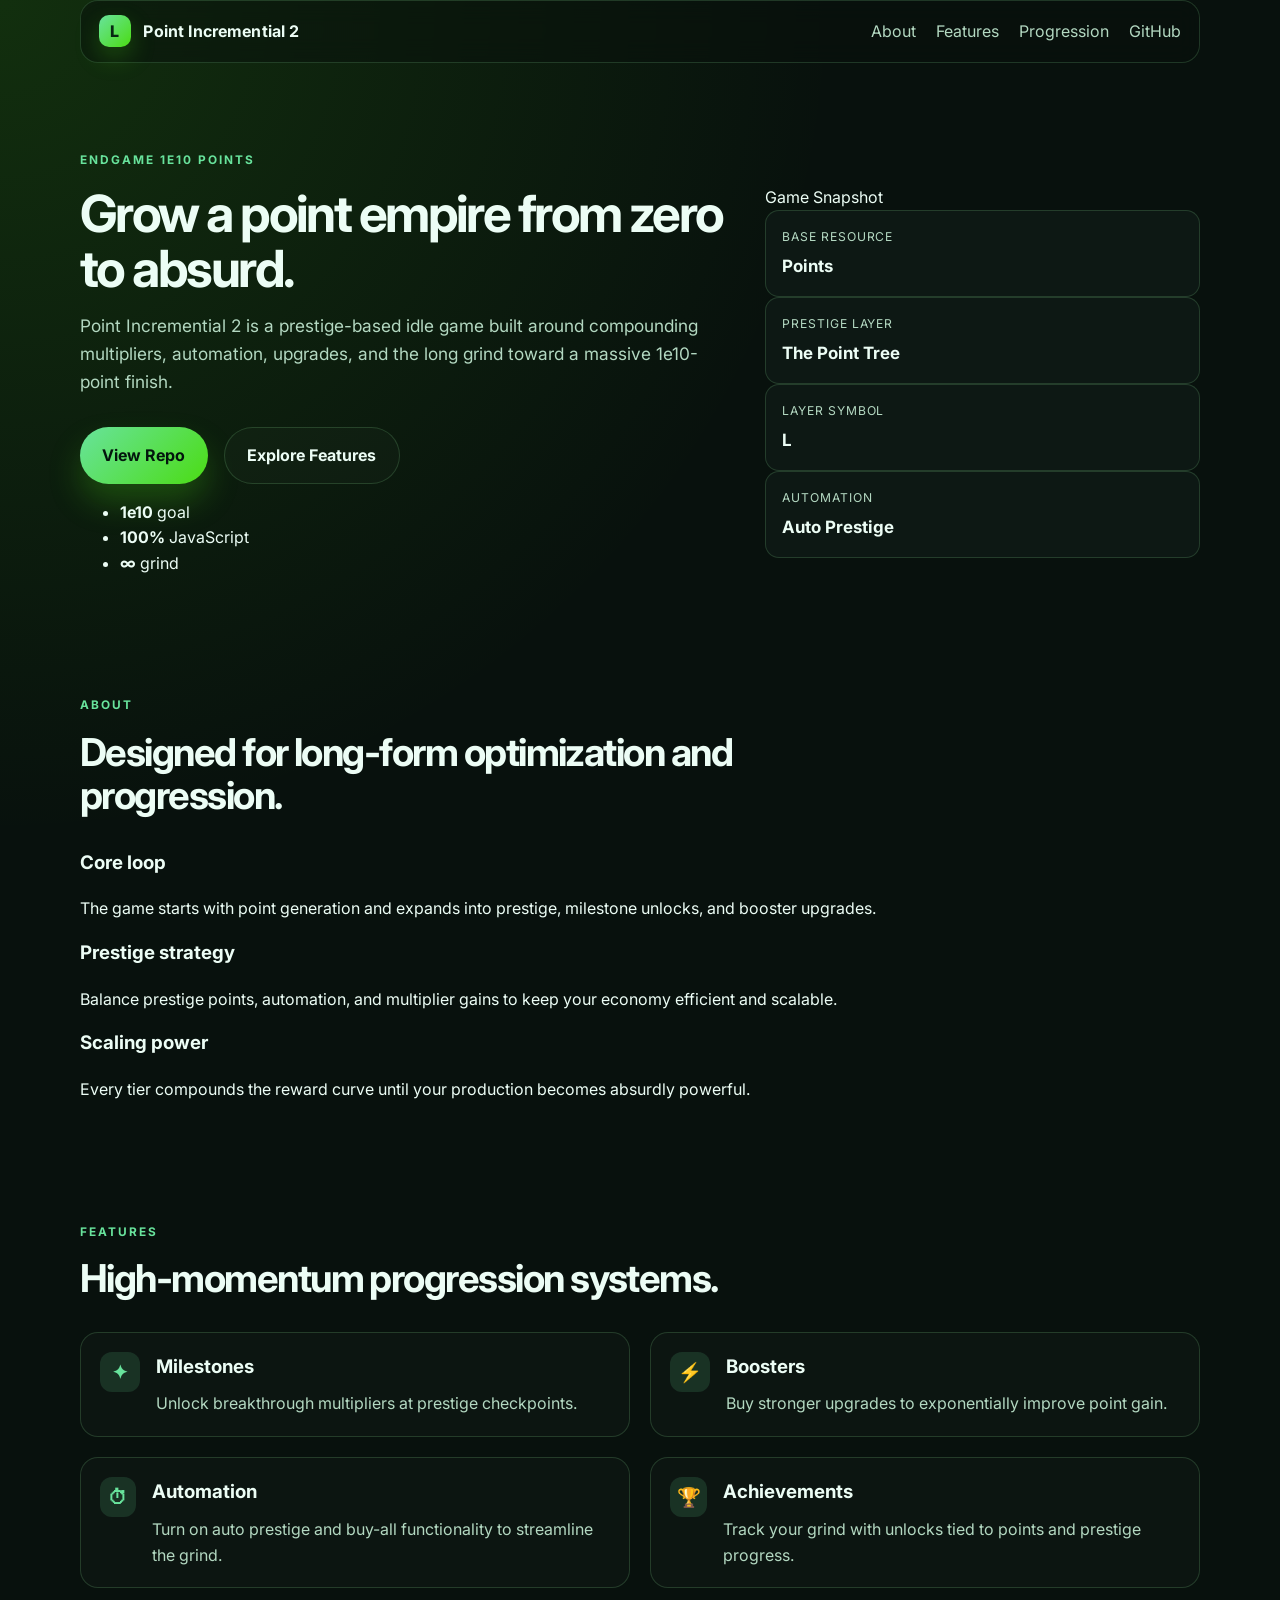
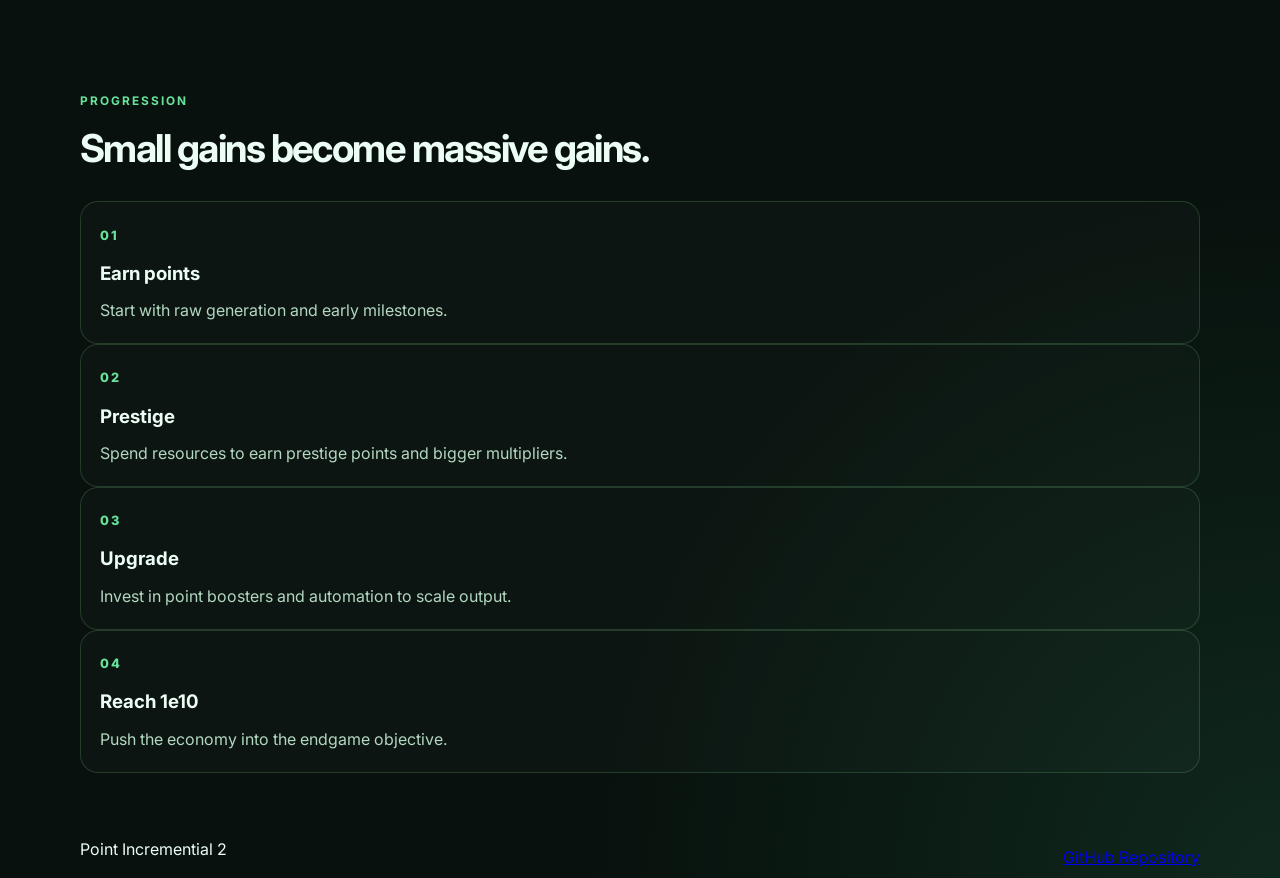
==== index.html @ 7c02a7e7 "Add initial index.html for Point Incremential 2 Initial commit of the index.html file for Point Incr" ====
<!DOCTYPE html>
<html lang="en">
  <head>
    <meta charset="UTF-8" />
    <meta name="viewport" content="width=device-width, initial-scale=1.0" />
    <meta
      name="description"
      content="Point Incremential 2 — Endgame 1e10 Points"
    />
    <title>Point Incremential 2</title>
    <link rel="preconnect" href="https://fonts.googleapis.com" />
    <link rel="preconnect" href="https://fonts.gstatic.com" crossorigin />
    <link
      href="https://fonts.googleapis.com/css2?family=Inter:wght@400;500;600;700;800&display=swap"
      rel="stylesheet"
    />
    <link rel="stylesheet" href="styles.css" />
  </head>
  <body>
    <div class="bg-orb orb-1"></div>
    <div class="bg-orb orb-2"></div>

    <header class="topbar">
      <div class="container nav">
        <div class="brand">
          <span class="brand-mark">L</span>
          <span>Point Incremential 2</span>
        </div>

        <nav class="nav-links">
          <a href="#about">About</a>
          <a href="#features">Features</a>
          <a href="#progression">Progression</a>
          <a
            href="https://github.com/Spotky2010-ops/Point-incremential-2"
            target="_blank"
            rel="noreferrer"
          >
            GitHub
          </a>
        </nav>
      </div>
    </header>

    <main>
      <section class="hero container">
        <div class="hero-copy">
          <p class="eyebrow">Endgame 1e10 Points</p>
          <h1>Grow a point empire from zero to absurd.</h1>
          <p class="lead">
            Point Incremential 2 is a prestige-based idle game built around
            compounding multipliers, automation, upgrades, and the long grind
            toward a massive 1e10-point finish.
          </p>

          <div class="cta-row">
            <a
              class="button primary"
              href="https://github.com/Spotky2010-ops/Point-incremential-2"
              target="_blank"
              rel="noreferrer"
            >
              View Repo
            </a>
            <a class="button secondary" href="#features">Explore Features</a>
          </div>

          <ul class="stats">
            <li>
              <strong>1e10</strong>
              <span>goal</span>
            </li>
            <li>
              <strong>100%</strong>
              <span>JavaScript</span>
            </li>
            <li>
              <strong>∞</strong>
              <span>grind</span>
            </li>
          </ul>
        </div>

        <div class="game-panel">
          <div class="panel-header">
            <span class="dot"></span>
            <span>Game Snapshot</span>
          </div>

          <div class="panel-body">
            <div class="metric">
              <label>Base Resource</label>
              <strong>Points</strong>
            </div>
            <div class="metric">
              <label>Prestige Layer</label>
              <strong>The Point Tree</strong>
            </div>
            <div class="metric">
              <label>Layer Symbol</label>
              <strong>L</strong>
            </div>
            <div class="metric">
              <label>Automation</label>
              <strong>Auto Prestige</strong>
            </div>
          </div>
        </div>
      </section>

      <section id="about" class="section container">
        <div class="section-heading">
          <p class="eyebrow">About</p>
          <h2>Designed for long-form optimization and progression.</h2>
        </div>

        <div class="feature-grid">
          <article class="info-card">
            <h3>Core loop</h3>
            <p>
              The game starts with point generation and expands into prestige,
              milestone unlocks, and booster upgrades.
            </p>
          </article>

          <article class="info-card">
            <h3>Prestige strategy</h3>
            <p>
              Balance prestige points, automation, and multiplier gains to keep
              your economy efficient and scalable.
            </p>
          </article>

          <article class="info-card">
            <h3>Scaling power</h3>
            <p>
              Every tier compounds the reward curve until your production becomes
              absurdly powerful.
            </p>
          </article>
        </div>
      </section>

      <section id="features" class="section alt">
        <div class="container">
          <div class="section-heading">
            <p class="eyebrow">Features</p>
            <h2>High-momentum progression systems.</h2>
          </div>

          <div class="feature-list">
            <div class="feature-item">
              <span class="feature-icon">✦</span>
              <div>
                <h3>Milestones</h3>
                <p>Unlock breakthrough multipliers at prestige checkpoints.</p>
              </div>
            </div>

            <div class="feature-item">
              <span class="feature-icon">⚡</span>
              <div>
                <h3>Boosters</h3>
                <p>Buy stronger upgrades to exponentially improve point gain.</p>
              </div>
            </div>

            <div class="feature-item">
              <span class="feature-icon">⏱</span>
              <div>
                <h3>Automation</h3>
                <p>Turn on auto prestige and buy-all functionality to streamline the grind.</p>
              </div>
            </div>

            <div class="feature-item">
              <span class="feature-icon">🏆</span>
              <div>
                <h3>Achievements</h3>
                <p>Track your grind with unlocks tied to points and prestige progress.</p>
              </div>
            </div>
          </div>
        </div>
      </section>

      <section id="progression" class="section container">
        <div class="section-heading">
          <p class="eyebrow">Progression</p>
          <h2>Small gains become massive gains.</h2>
        </div>

        <div class="progress-grid">
          <div class="step">
            <span>01</span>
            <h3>Earn points</h3>
            <p>Start with raw generation and early milestones.</p>
          </div>

          <div class="step">
            <span>02</span>
            <h3>Prestige</h3>
            <p>Spend resources to earn prestige points and bigger multipliers.</p>
          </div>

          <div class="step">
            <span>03</span>
            <h3>Upgrade</h3>
            <p>Invest in point boosters and automation to scale output.</p>
          </div>

          <div class="step">
            <span>04</span>
            <h3>Reach 1e10</h3>
            <p>Push the economy into the endgame objective.</p>
          </div>
        </div>
      </section>
    </main>

    <footer class="footer">
      <div class="container footer-inner">
        <p>Point Incremential 2</p>
        <a
          href="https://github.com/Spotky2010-ops/Point-incremential-2"
          target="_blank"
          rel="noreferrer"
        >
          GitHub Repository
        </a>
      </div>
    </footer>
  </body>
</html>
---- styles.css ----
:root {
  --bg: #08110d;
  --bg-soft: #0f1a17;
  --panel: rgba(15, 26, 23, 0.82);
  --panel-strong: rgba(20, 35, 31, 0.95);
  --border: rgba(117, 195, 126, 0.22);
  --text: #ecfdf5;
  --muted: #b3d8c1;
  --accent: #68e39c;
  --accent-strong: #4bdc13;
  --accent-soft: rgba(104, 227, 156, 0.14);
  --shadow: rgba(6, 14, 12, 0.65);
}

* {
  box-sizing: border-box;
}

html {
  scroll-behavior: smooth;
}

body {
  margin: 0;
  font-family: "Inter", sans-serif;
  background:
    radial-gradient(circle at top left, rgba(75, 220, 19, 0.15), transparent 30%),
    radial-gradient(circle at bottom right, rgba(67, 208, 141, 0.12), transparent 25%),
    var(--bg);
  color: var(--text);
  line-height: 1.6;
}

img {
  max-width: 100%;
  display: block;
}

p,
h1,
h2,
h3 {
  margin-top: 0;
}

.container {
  width: min(1120px, calc(100% - 2rem));
  margin: 0 auto;
}

.background-glow {
  position: fixed;
  width: 28rem;
  height: 28rem;
  border-radius: 50%;
  filter: blur(90px);
  pointer-events: none;
  opacity: 0.24;
  z-index: 0;
}

.glow-one {
  top: 3rem;
  left: -6rem;
  background: rgba(75, 220, 19, 0.55);
}

.glow-two {
  right: -4rem;
  bottom: 8rem;
  background: rgba(36, 161, 255, 0.35);
}

.site-header,
main,
.site-footer {
  position: relative;
  z-index: 1;
}

.site-header {
  padding: 1.2rem 0 0;
}

.nav {
  display: flex;
  align-items: center;
  justify-content: space-between;
  gap: 1rem;
  background: rgba(8, 17, 13, 0.5);
  border: 1px solid var(--border);
  border-radius: 18px;
  backdrop-filter: blur(12px);
  padding: 0.9rem 1.1rem;
}

.brand {
  display: inline-flex;
  align-items: center;
  gap: 0.8rem;
  font-weight: 700;
  letter-spacing: 0.01em;
}

.brand-mark {
  display: inline-grid;
  place-items: center;
  width: 2rem;
  height: 2rem;
  border-radius: 10px;
  background: linear-gradient(135deg, var(--accent), var(--accent-strong));
  color: #072812;
  font-weight: 800;
  box-shadow: 0 10px 25px rgba(75, 220, 19, 0.25);
}

.nav-links {
  display: flex;
  align-items: center;
  gap: 1.25rem;
  flex-wrap: wrap;
}

.nav-links a,
.site-footer a {
  color: var(--muted);
  text-decoration: none;
  transition: color 0.2s ease;
}

.nav-links a:hover,
.site-footer a:hover {
  color: var(--text);
}

.hero {
  display: grid;
  grid-template-columns: 1.2fr 0.8fr;
  gap: 2rem;
  align-items: center;
  padding: 5.5rem 0 4rem;
}

.eyebrow {
  text-transform: uppercase;
  letter-spacing: 0.17em;
  font-size: 0.74rem;
  color: var(--accent);
  font-weight: 700;
  margin-bottom: 1rem;
}

.hero-copy h1 {
  font-size: clamp(2.6rem, 4vw, 4.3rem);
  line-height: 1.08;
  margin-bottom: 1rem;
  letter-spacing: -0.05em;
}

.lead {
  max-width: 60ch;
  font-size: 1.08rem;
  color: var(--muted);
}

.cta-row {
  display: flex;
  flex-wrap: wrap;
  gap: 1rem;
  margin-top: 2rem;
}

.button {
  display: inline-flex;
  align-items: center;
  justify-content: center;
  padding: 0.9rem 1.4rem;
  border-radius: 999px;
  text-decoration: none;
  font-weight: 700;
  transition: transform 0.2s ease, box-shadow 0.2s ease;
}

.button:hover {
  transform: translateY(-1px);
}

.button.primary {
  background: linear-gradient(135deg, var(--accent), var(--accent-strong));
  color: #03160d;
  box-shadow: 0 18px 32px rgba(75, 220, 19, 0.25);
}

.button.secondary {
  background: rgba(255, 255, 255, 0.02);
  border: 1px solid var(--border);
  color: var(--text);
}

.hero-stats {
  list-style: none;
  padding: 0;
  display: grid;
  grid-template-columns: repeat(3, minmax(110px, 1fr));
  gap: 1rem;
  margin: 2.2rem 0 0;
}

.hero-stats li {
  background: rgba(255, 255, 255, 0.02);
  border: 1px solid var(--border);
  border-radius: 16px;
  padding: 1rem 0.75rem;
  display: flex;
  flex-direction: column;
  align-items: flex-start;
  min-height: 96px;
}

.hero-stats strong {
  font-size: 1.5rem;
  line-height: 1.2;
  color: var(--text);
}

.hero-stats span {
  margin-top: auto;
  color: var(--muted);
  font-size: 0.82rem;
}

.hero-card {
  background: linear-gradient(180deg, rgba(17, 31, 27, 0.94), rgba(9, 18, 15, 0.9));
  border: 1px solid var(--border);
  border-radius: 22px;
  box-shadow: 0 25px 75px var(--shadow);
  overflow: hidden;
}

.card-header {
  display: flex;
  align-items: center;
  gap: 0.7rem;
  padding: 1rem 1.1rem;
  border-bottom: 1px solid var(--border);
  background: rgba(255, 255, 255, 0.02);
  color: var(--muted);
  font-weight: 600;
}

.status-dot {
  width: 0.7rem;
  height: 0.7rem;
  border-radius: 50%;
  background: var(--accent-strong);
  box-shadow: 0 0 10px rgba(75, 220, 19, 0.9);
}

.card-body {
  padding: 1.2rem;
  display: grid;
  gap: 1rem;
}

.metric {
  background: var(--panel);
  border: 1px solid var(--border);
  border-radius: 14px;
  padding: 1rem;
}

.metric label {
  display: block;
  color: var(--muted);
  font-size: 0.76rem;
  letter-spacing: 0.08em;
  text-transform: uppercase;
  margin-bottom: 0.4rem;
}

.metric strong {
  font-size: 1.06rem;
}

.section {
  padding: 2.5rem 0 4rem;
}

.alt-section {
  background: rgba(14, 31, 26, 0.7);
  border-top: 1px solid var(--border);
  border-bottom: 1px solid var(--border);
}

.section-heading {
  max-width: 720px;
  margin-bottom: 2rem;
}

.section-heading h2 {
  font-size: clamp(2rem, 3vw, 3rem);
  line-height: 1.1;
  letter-spacing: -0.04em;
  margin-bottom: 0;
}

.content-grid {
  display: grid;
  grid-template-columns: repeat(3, minmax(0, 1fr));
  gap: 1.25rem;
}

.info-panel,
.feature-item,
.step {
  background: rgba(255, 255, 255, 0.02);
  border: 1px solid var(--border);
  border-radius: 18px;
  padding: 1.2rem;
}

.info-panel h3,
.feature-item h3,
.step h3 {
  margin-bottom: 0.6rem;
}

.info-panel p,
.feature-item p,
.step p {
  color: var(--muted);
  margin-bottom: 0;
}

.feature-list {
  display: grid;
  grid-template-columns: repeat(2, minmax(0, 1fr));
  gap: 1.25rem;
}

.feature-item {
  display: flex;
  gap: 1rem;
  align-items: flex-start;
}

.feature-icon {
  display: inline-grid;
  place-items: center;
  width: 2.5rem;
  height: 2.5rem;
  border-radius: 12px;
  background: var(--accent-soft);
  color: var(--accent);
  font-size: 1.2rem;
  font-weight: 800;
}

.progress-steps {
  display: grid;
  grid-template-columns: repeat(4, minmax(0, 1fr));
  gap: 1.25rem;
}

.step span {
  display: inline-block;
  font-size: 0.8rem;
  font-weight: 800;
  letter-spacing: 0.12em;
  color: var(--accent);
  margin-bottom: 0.8rem;
}

.site-footer {
  border-top: 1px solid var(--border);
  padding: 1.25rem 0 2rem;
}

.footer-inner {
  display: flex;
  align-items: center;
  justify-content: space-between;
  gap: 1rem;
  flex-wrap: wrap;
}

@media (max-width: 900px) {
  .hero,
  .content-grid,
  .feature-list,
  .progress-steps {
    grid-template-columns: 1fr;
  }

  .hero {
    padding-top: 4rem;
  }
}

@media (max-width: 640px) {
  .nav {
    flex-direction: column;
    align-items: flex-start;
  }

  .nav-links {
    gap: 0.8rem 1rem;
  }

  .hero-stats {
    grid-template-columns: 1fr;
  }
}
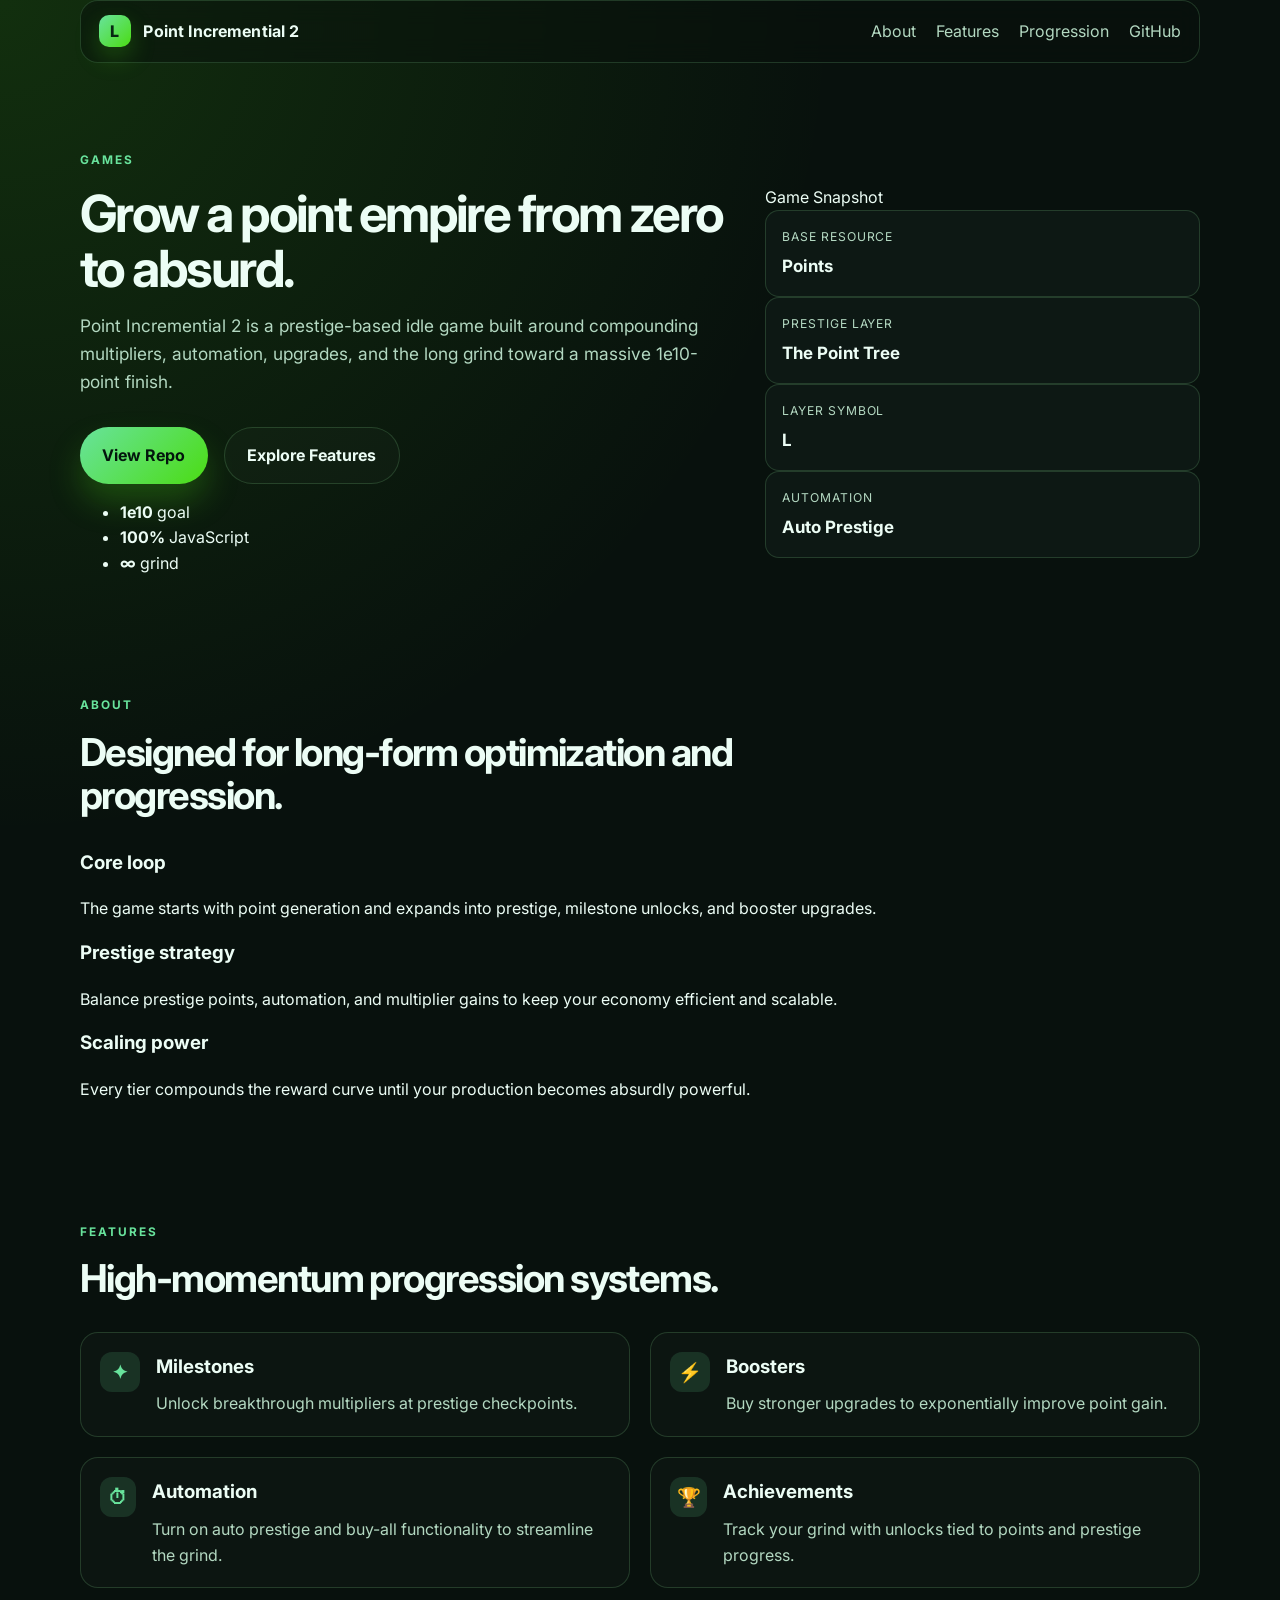
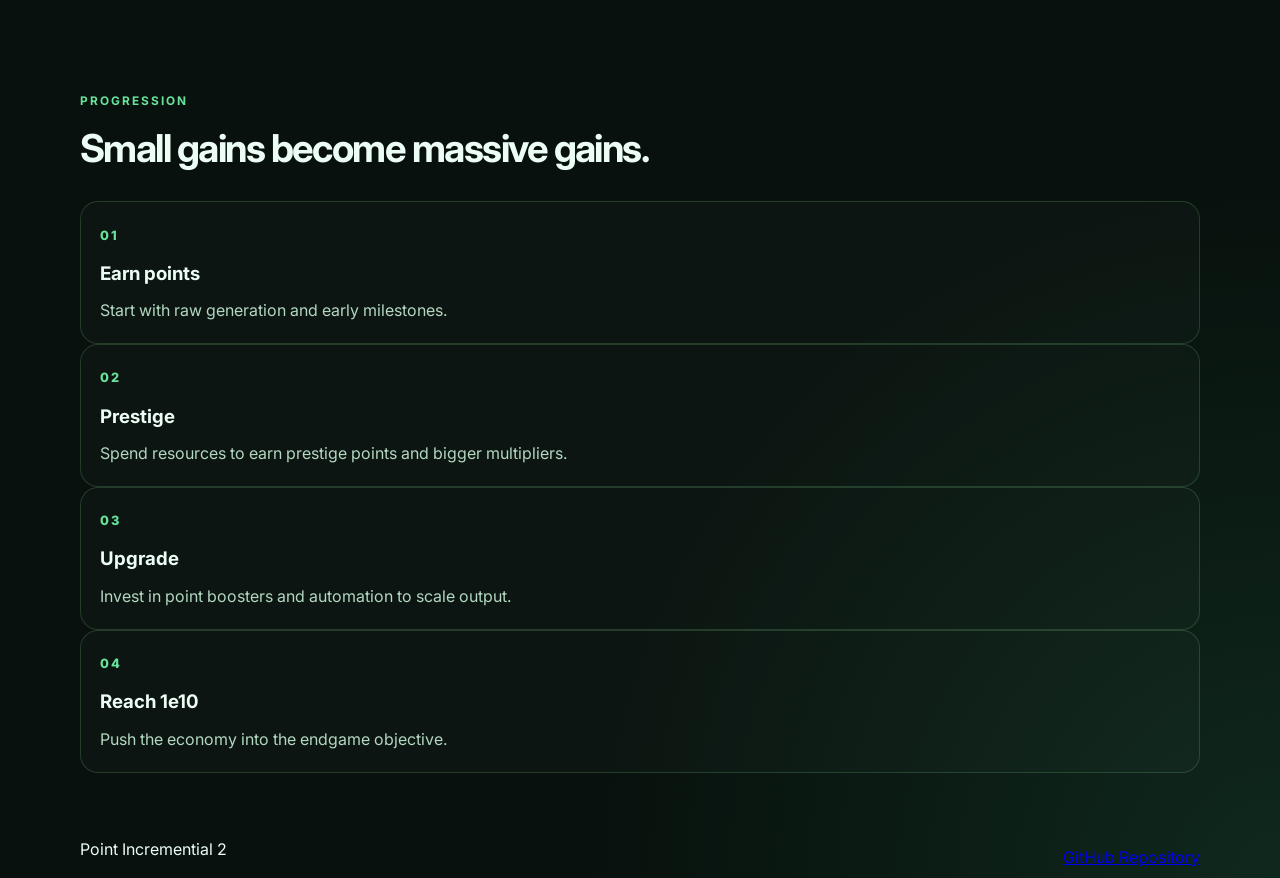
==== commit fe279afb: "Update landing page branding from web-style labeling to games branding" ====
--- a/index.html
+++ b/index.html
@@ -45,7 +45,7 @@
     <main>
       <section class="hero container">
         <div class="hero-copy">
-          <p class="eyebrow">Endgame 1e10 Points</p>
+          <p class="eyebrow">Games</p>
           <h1>Grow a point empire from zero to absurd.</h1>
           <p class="lead">
             Point Incremential 2 is a prestige-based idle game built around
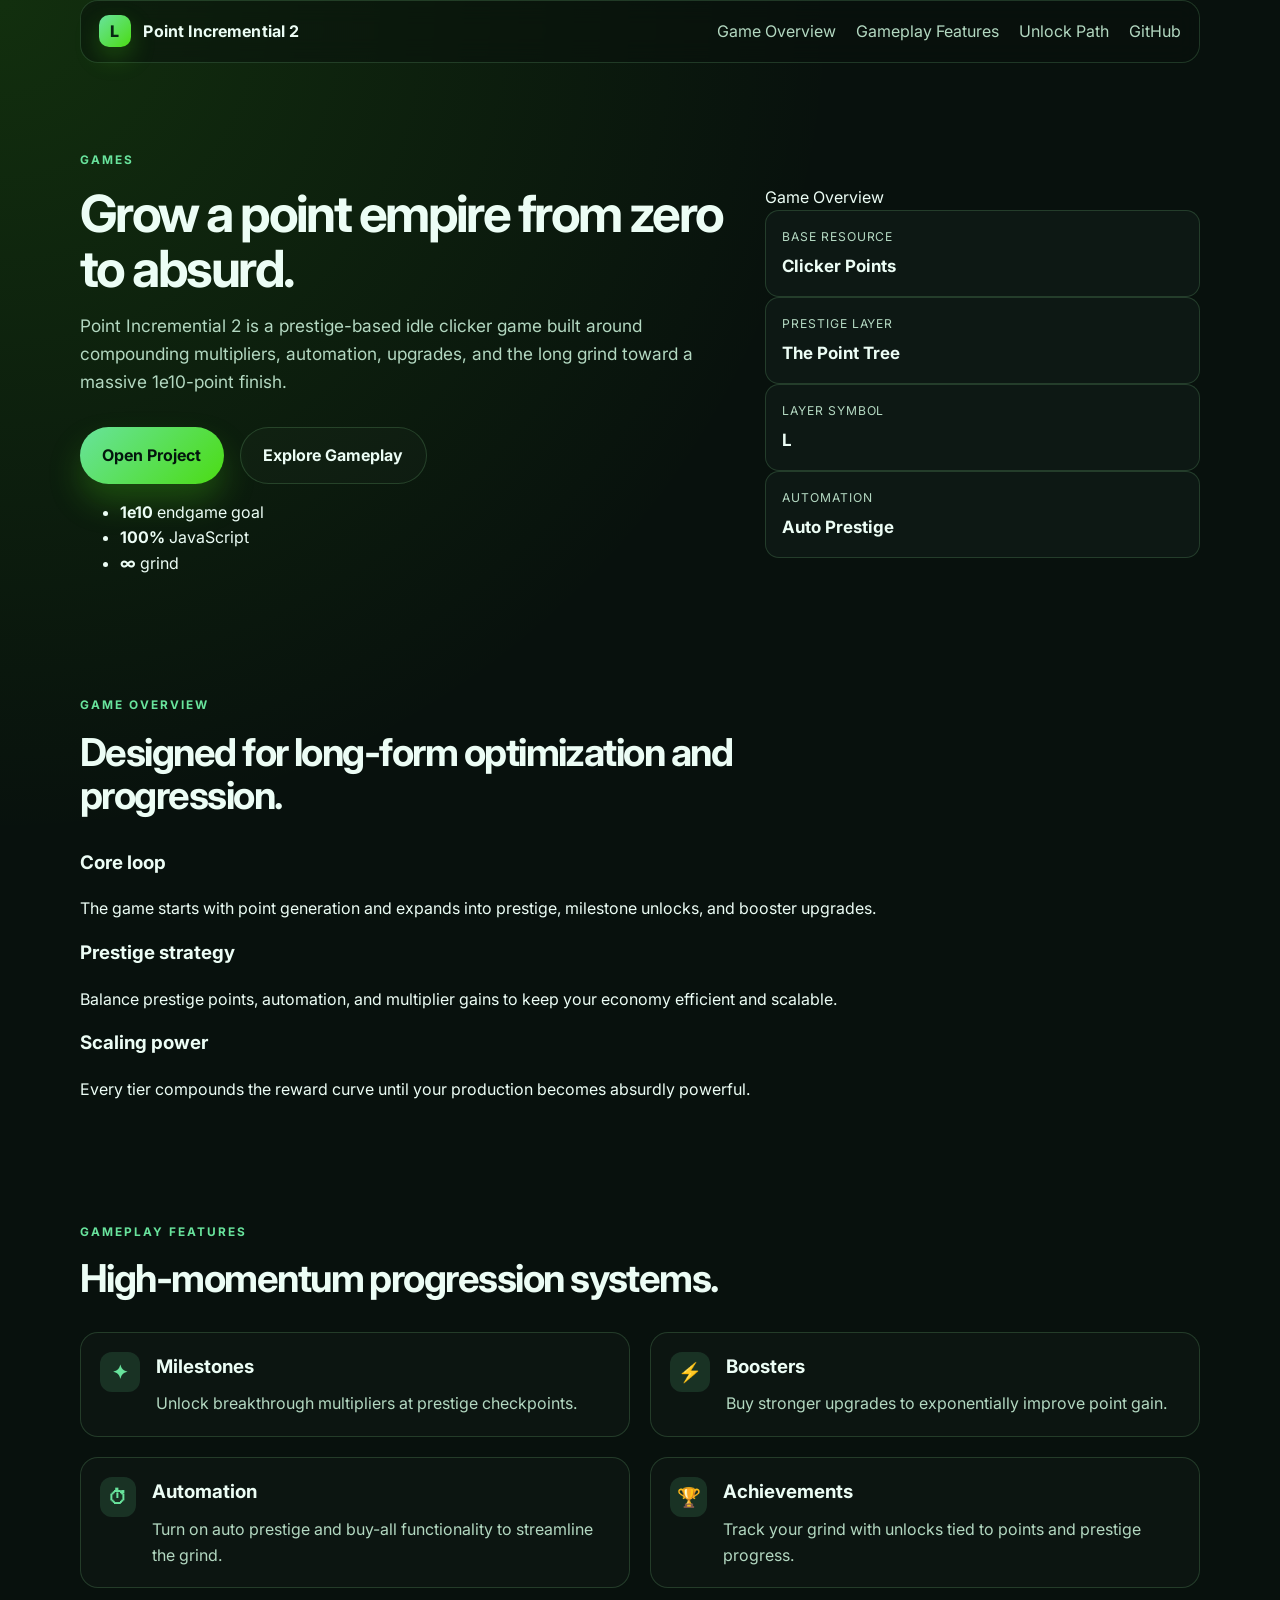
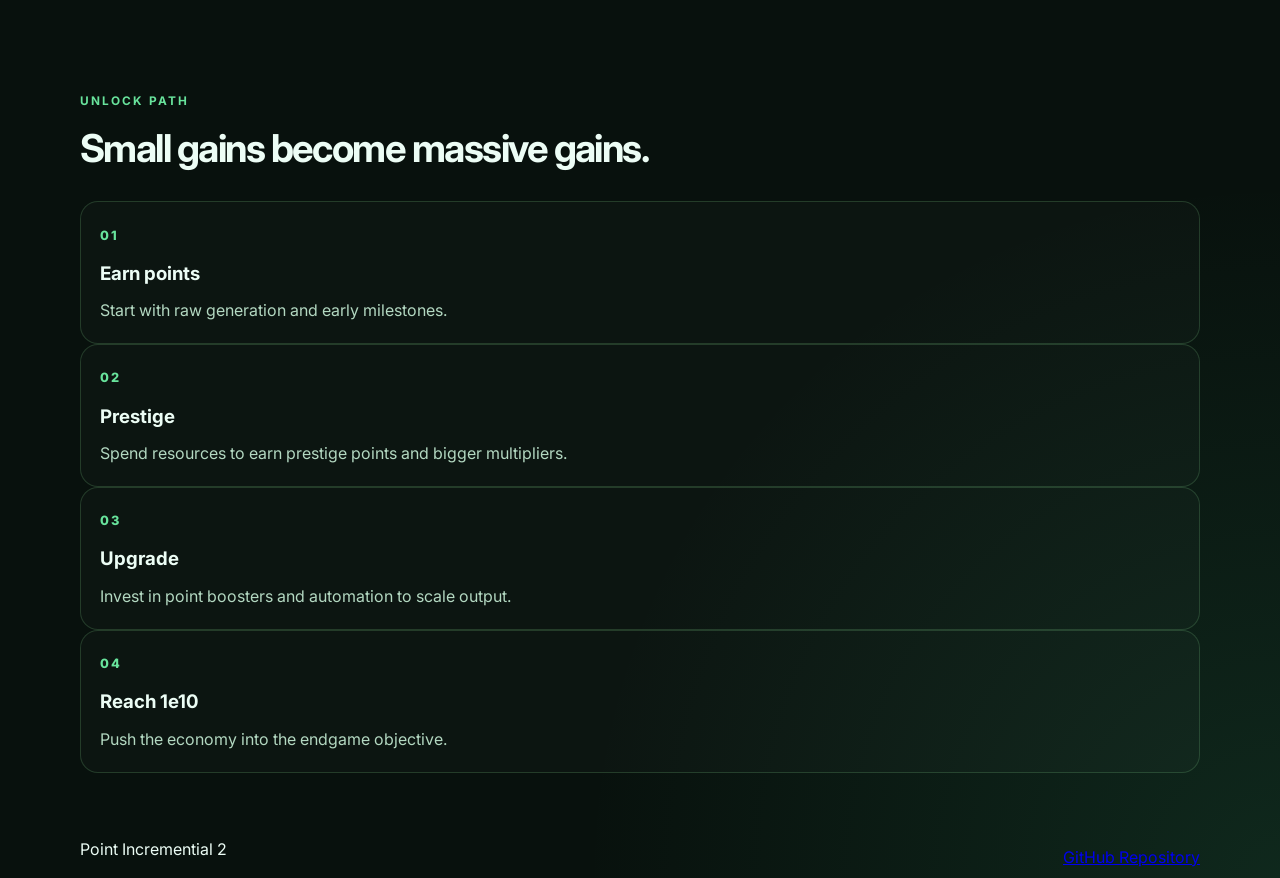
==== commit 699823d8: "Apply game branding updates and add Clicker Points wording to the landing page" ====
--- a/index.html
+++ b/index.html
@@ -28,9 +28,9 @@
         </div>
 
         <nav class="nav-links">
-          <a href="#about">About</a>
-          <a href="#features">Features</a>
-          <a href="#progression">Progression</a>
+          <a href="#about">Game Overview</a>
+          <a href="#features">Gameplay Features</a>
+          <a href="#progression">Unlock Path</a>
           <a
             href="https://github.com/Spotky2010-ops/Point-incremential-2"
             target="_blank"
@@ -48,9 +48,9 @@
           <p class="eyebrow">Games</p>
           <h1>Grow a point empire from zero to absurd.</h1>
           <p class="lead">
-            Point Incremential 2 is a prestige-based idle game built around
-            compounding multipliers, automation, upgrades, and the long grind
-            toward a massive 1e10-point finish.
+            Point Incremential 2 is a prestige-based idle clicker game built
+            around compounding multipliers, automation, upgrades, and the long
+            grind toward a massive 1e10-point finish.
           </p>
 
           <div class="cta-row">
@@ -60,15 +60,15 @@
               target="_blank"
               rel="noreferrer"
             >
-              View Repo
+              Open Project
             </a>
-            <a class="button secondary" href="#features">Explore Features</a>
+            <a class="button secondary" href="#features">Explore Gameplay</a>
           </div>
 
           <ul class="stats">
             <li>
               <strong>1e10</strong>
-              <span>goal</span>
+              <span>endgame goal</span>
             </li>
             <li>
               <strong>100%</strong>
@@ -84,13 +84,13 @@
         <div class="game-panel">
           <div class="panel-header">
             <span class="dot"></span>
-            <span>Game Snapshot</span>
+            <span>Game Overview</span>
           </div>
 
           <div class="panel-body">
             <div class="metric">
               <label>Base Resource</label>
-              <strong>Points</strong>
+              <strong>Clicker Points</strong>
             </div>
             <div class="metric">
               <label>Prestige Layer</label>
@@ -110,7 +110,7 @@
 
       <section id="about" class="section container">
         <div class="section-heading">
-          <p class="eyebrow">About</p>
+          <p class="eyebrow">Game Overview</p>
           <h2>Designed for long-form optimization and progression.</h2>
         </div>
 
@@ -144,7 +144,7 @@
       <section id="features" class="section alt">
         <div class="container">
           <div class="section-heading">
-            <p class="eyebrow">Features</p>
+            <p class="eyebrow">Gameplay Features</p>
             <h2>High-momentum progression systems.</h2>
           </div>
 
@@ -186,7 +186,7 @@
 
       <section id="progression" class="section container">
         <div class="section-heading">
-          <p class="eyebrow">Progression</p>
+          <p class="eyebrow">Unlock Path</p>
           <h2>Small gains become massive gains.</h2>
         </div>
 
